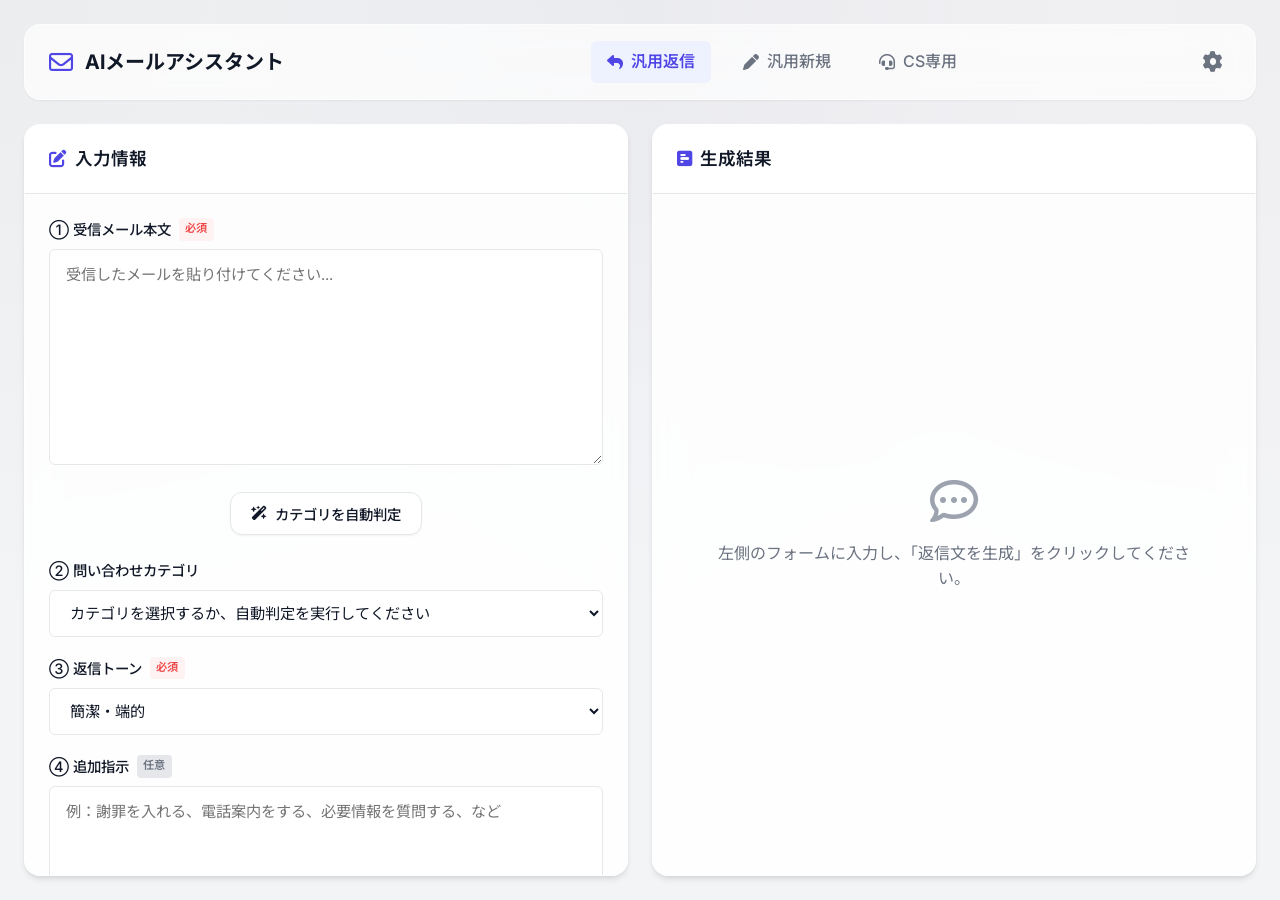
==== index.html @ e48c0a45 "Initial commit for AI Email Assistant" ====
<!DOCTYPE html>
<html lang="ja">

<head>
    <meta charset="UTF-8">
    <meta name="viewport" content="width=device-width, initial-scale=1.0">
    <title>メール返信アシスタント</title>
    <!-- Fonts -->
    <link rel="preconnect" href="https://fonts.googleapis.com">
    <link rel="preconnect" href="https://fonts.gstatic.com" crossorigin>
    <link
        href="https://fonts.googleapis.com/css2?family=Inter:wght@400;500;600;700&family=Noto+Sans+JP:wght@400;500;700&display=swap"
        rel="stylesheet">
    <!-- Icons -->
    <link rel="stylesheet" href="https://cdnjs.cloudflare.com/ajax/libs/font-awesome/6.4.0/css/all.min.css">
    <link rel="stylesheet" href="style.css">
</head>

<body>
    <div class="app-container">
        <!-- Header -->
        <header class="app-header">
            <div class="logo">
                <i class="fa-regular fa-envelope"></i>
                <h1>AIメールアシスタント</h1>
            </div>
            <nav class="nav-menu">
                <a href="index.html" class="nav-link active"><i class="fa-solid fa-reply"></i> 汎用返信</a>
                <a href="create.html" class="nav-link"><i class="fa-solid fa-pen"></i> 汎用新規</a>
                <a href="obento_cs.html" class="nav-link"><i class="fa-solid fa-headset"></i> CS専用</a>
            </nav>
            <button id="settingsBtn" class="icon-btn" title="API設定">
                <i class="fa-solid fa-gear"></i>
            </button>
        </header>

        <!-- Main Content -->
        <main class="main-content">
            <!-- Left Pane: Input -->
            <div class="panel input-panel">
                <div class="panel-header">
                    <h2><i class="fa-solid fa-pen-to-square"></i> 入力情報</h2>
                </div>
                <div class="panel-body">
                    <!-- 1. 受信メール本文 -->
                    <div class="form-group">
                        <label for="emailBody">① 受信メール本文 <span class="required badge">必須</span></label>
                        <textarea id="emailBody" placeholder="受信したメールを貼り付けてください..." rows="10"></textarea>
                    </div>

                    <div class="actions center-actions">
                        <button id="autoCategorizeBtn" class="secondary-btn">
                            <i class="fa-solid fa-wand-magic-sparkles"></i> カテゴリを自動判定
                        </button>
                    </div>

                    <!-- 2. カテゴリ -->
                    <div class="form-group">
                        <label for="categorySelect">② 問い合わせカテゴリ</label>
                        <select id="categorySelect">
                            <option value="" disabled selected>カテゴリを選択するか、自動判定を実行してください</option>
                            <option value="お弁当デリ／営業">お弁当デリ／営業</option>
                            <option value="お弁当デリ／注文">お弁当デリ／注文</option>
                            <option value="お弁当デリ／問い合わせ">お弁当デリ／問い合わせ</option>
                            <option value="お弁当デリ／配送">お弁当デリ／配送</option>
                            <option value="お弁当デリ／加盟店">お弁当デリ／加盟店</option>
                            <option value="社食DELi／営業">社食DELi／営業</option>
                            <option value="社食DELi／スタッフ">社食DELi／スタッフ</option>
                            <option value="社食DELi／取引先">社食DELi／取引先</option>
                            <option value="採用">採用</option>
                            <option value="その他">その他</option>
                        </select>
                    </div>

                    <!-- 3. 返信トーン -->
                    <div class="form-group">
                        <label for="toneSelect">③ 返信トーン <span class="required badge">必須</span></label>
                        <select id="toneSelect">
                            <option value="丁寧">丁寧（標準）</option>
                            <option value="簡潔・端的" selected>簡潔・端的</option>
                            <option value="柔らかめ・親しみやすい">柔らかめ・親しみやすい</option>
                            <option value="謝罪・お詫び">謝罪・お詫び</option>
                            <option value="感謝・お礼">感謝・お礼</option>
                            <option value="催促・リマインド">催促・リマインド</option>
                        </select>
                    </div>

                    <!-- 4. 追加指示 -->
                    <div class="form-group">
                        <label for="additionalInstruction">④ 追加指示 <span class="optional badge">任意</span></label>
                        <textarea id="additionalInstruction" placeholder="例：謝罪を入れる、電話案内をする、必要情報を質問する、など"
                            rows="3"></textarea>
                    </div>

                    <div class="actions main-actions">
                        <button id="generateBtn" class="primary-btn">
                            <i class="fa-solid fa-paper-plane"></i> 返信文を生成
                        </button>
                    </div>
                </div>
            </div>

            <!-- Right Pane: Output -->
            <div class="panel output-panel">
                <div class="panel-header">
                    <h2><i class="fa-solid fa-square-poll-horizontal"></i> 生成結果</h2>
                </div>
                <div class="panel-body" id="outputBody">

                    <div class="empty-state" id="emptyState">
                        <i class="fa-regular fa-comment-dots"></i>
                        <p>左側のフォームに入力し、「返信文を生成」をクリックしてください。</p>
                    </div>

                    <div class="result-content hidden" id="resultContent">
                        <!-- カテゴリ判定結果 -->
                        <div class="result-section categorize-result">
                            <h3><i class="fa-solid fa-tag"></i> 判定カテゴリ</h3>
                            <div class="category-info">
                                <span class="category-badge" id="resCategory">注文変更</span>
                                <span class="confidence-badge high" id="resConfidence">確信度: 高</span>
                            </div>
                            <p class="category-reason" id="resReason">お客様からの時間変更の要望が含まれているため。</p>
                        </div>

                        <!-- 返信メール -->
                        <div class="result-section email-result">
                            <div class="email-result-header">
                                <h3><i class="fa-solid fa-envelope-open-text"></i> 返信メール案</h3>
                                <button id="copyBtn" class="copy-btn">
                                    <i class="fa-regular fa-copy"></i> コピー
                                </button>
                            </div>
                            <div class="email-preview">
                                <div class="email-subject-line">
                                    <strong>件名：</strong> <span id="resSubject"></span>
                                </div>
                                <div class="email-body-content" id="resBody">
                                    <!-- メール本文がここに挿入されます -->
                                </div>
                            </div>
                        </div>
                    </div>

                    <!-- Loading Overlay -->
                    <div class="loading-overlay hidden" id="loadingOverlay">
                        <div class="spinner"></div>
                        <p id="loadingText">生成中...</p>
                    </div>
                </div>
            </div>
        </main>
    </div>

    <!-- API Settings Modal -->
    <div class="modal-backdrop hidden" id="settingsModal">
        <div class="modal">
            <div class="modal-header">
                <h2><i class="fa-solid fa-key"></i> API設定</h2>
                <button class="close-btn" id="closeSettingsBtn"><i class="fa-solid fa-xmark"></i></button>
            </div>
            <div class="modal-body">
                <p class="setup-desc">Google Gemini APIのキーを入力してください。キーはお使いのブラウザにのみ保存されます。</p>
                <div class="form-group">
                    <label for="apiKey">Gemini API Key</label>
                    <input type="password" id="apiKey" placeholder="AIzaSy...">
                </div>
                <div class="form-group">
                    <label for="signatureText">メール末尾の署名</label>
                    <textarea id="signatureText"
                        placeholder="例：&#10;--------------------------------&#10;ワオ株式会社&#10;https://www.wao-cart.com/&#10;&#10;担当：[あなたのお名前]&#10;Email: [あなたのメールアドレス]&#10;--------------------------------"
                        rows="6"></textarea>
                </div>
            </div>
            <div class="modal-footer" style="justify-content: space-between;">
                <button id="feedbackBtn" class="secondary-btn"
                    style="border: none; background: transparent; color: var(--text-muted); font-size: 0.85rem;">
                    <i class="fa-solid fa-comment-dots"></i> フィードバックを送る
                </button>
                <button id="saveSettingsBtn" class="primary-btn" style="width: auto;">保存する</button>
            </div>
        </div>
    </div>

    <!-- Toast Notification -->
    <div class="toast hidden" id="toast"></div>

    <!-- Feedback Button removed from here -->

    <!-- Feedback Modal -->
    <div class="modal-backdrop hidden" id="feedbackModal">
        <div class="modal">
            <div class="modal-header">
                <h2><i class="fa-solid fa-comment-dots"></i> テストへのご意見・ご感想</h2>
                <button class="close-btn" id="closeFeedbackBtn"><i class="fa-solid fa-xmark"></i></button>
            </div>
            <div class="modal-body">
                <p class="setup-desc">このツールを使ってみた感想や、「こんな機能が欲しい」といったご要望をお気軽にお寄せください。</p>
                <div class="form-group">
                    <label for="feedbackName">お名前（任意）</label>
                    <input type="text" id="feedbackName" placeholder="例：ワオ太郎">
                </div>
                <div class="form-group">
                    <label for="feedbackMessage">ご意見・ご感想 <span class="required badge">必須</span></label>
                    <textarea id="feedbackMessage" rows="5" placeholder="例：いつも作る〇〇の案内メールを手軽に作れるようにしてほしいです。"></textarea>
                </div>
            </div>
            <div class="modal-footer">
                <button id="sendFeedbackBtn" class="primary-btn"><i class="fa-solid fa-paper-plane"></i> 送信する</button>
            </div>
        </div>
    </div>

    <script src="app.js"></script>
    <script src="feedback.js"></script>
</body>

</html>
---- style.css ----
:root {
    /* Colors */
    --primary: #4F46E5;
    --primary-hover: #4338CA;
    --primary-light: #EEF2FF;
    --secondary: #10B981;
    --secondary-hover: #059669;
    --background: #F3F4F6;
    --surface: #FFFFFF;
    --surface-hover: #F9FAFB;

    --text-main: #111827;
    --text-muted: #6B7280;
    --text-light: #9CA3AF;

    --border: #E5E7EB;
    --error: #EF4444;
    --error-bg: #FEF2F2;
    --warning: #F59E0B;
    --success: #10B981;

    /* Shadows & Border Radius */
    --radius-sm: 6px;
    --radius-md: 12px;
    --radius-lg: 16px;
    --shadow-sm: 0 1px 2px 0 rgba(0, 0, 0, 0.05);
    --shadow-md: 0 4px 6px -1px rgba(0, 0, 0, 0.1), 0 2px 4px -1px rgba(0, 0, 0, 0.06);
    --shadow-lg: 0 10px 15px -3px rgba(0, 0, 0, 0.1), 0 4px 6px -2px rgba(0, 0, 0, 0.05);

    /* Typography */
    --font-family: 'Inter', 'Noto Sans JP', sans-serif;
}

* {
    box-sizing: border-box;
    margin: 0;
    padding: 0;
}

body {
    font-family: var(--font-family);
    background-color: var(--background);
    background-image:
        radial-gradient(at 0% 0%, hsla(253, 16%, 7%, 0.03) 0, transparent 50%),
        radial-gradient(at 50% 0%, hsla(225, 39%, 30%, 0.03) 0, transparent 50%),
        radial-gradient(at 100% 0%, hsla(339, 49%, 30%, 0.03) 0, transparent 50%);
    color: var(--text-main);
    line-height: 1.6;
    min-height: 100vh;
}

/* Layout */
.app-container {
    max-width: 1400px;
    margin: 0 auto;
    padding: 1.5rem;
    height: 100vh;
    display: flex;
    flex-direction: column;
}

.app-header {
    display: flex;
    justify-content: space-between;
    align-items: center;
    padding: 1rem 1.5rem;
    background: rgba(255, 255, 255, 0.7);
    backdrop-filter: blur(12px);
    border-radius: var(--radius-lg);
    box-shadow: var(--shadow-sm);
    margin-bottom: 1.5rem;
    border: 1px solid rgba(255, 255, 255, 0.5);
}

.logo {
    display: flex;
    align-items: center;
    gap: 0.75rem;
    color: var(--primary);
    width: 320px;
}

.logo h1 {
    font-size: 1.25rem;
    font-weight: 700;
    color: var(--text-main);
    white-space: nowrap;
}

.logo i {
    font-size: 1.5rem;
}

.nav-menu {
    display: flex;
    gap: 1rem;
}

.nav-link {
    text-decoration: none;
    color: var(--text-muted);
    font-weight: 500;
    padding: 0.5rem 1rem;
    border-radius: var(--radius-sm);
    transition: all 0.2s;
    display: flex;
    align-items: center;
    gap: 0.5rem;
}

.nav-link:hover {
    color: var(--primary);
    background: var(--primary-light);
}

.nav-link.active {
    color: var(--primary);
    background: var(--primary-light);
    font-weight: 600;
}

.icon-btn {
    background: none;
    border: none;
    color: var(--text-muted);
    font-size: 1.25rem;
    cursor: pointer;
    transition: all 0.2s;
    padding: 0.5rem;
    border-radius: var(--radius-sm);
}

.icon-btn:hover {
    color: var(--primary);
    background: var(--primary-light);
}

.main-content {
    display: grid;
    grid-template-columns: 1fr 1fr;
    gap: 1.5rem;
    flex: 1;
    min-height: 0;
}

/* Panels */
.panel {
    background: rgba(255, 255, 255, 0.85);
    backdrop-filter: blur(16px);
    border-radius: var(--radius-lg);
    box-shadow: var(--shadow-md);
    border: 1px solid rgba(255, 255, 255, 0.6);
    display: flex;
    flex-direction: column;
    overflow: hidden;
}

.panel-header {
    padding: 1.25rem 1.5rem;
    border-bottom: 1px solid var(--border);
    background: rgba(255, 255, 255, 0.9);
}

.panel-header h2 {
    font-size: 1.1rem;
    font-weight: 600;
    display: flex;
    align-items: center;
    gap: 0.5rem;
    color: var(--text-main);
}

.panel-header h2 i {
    color: var(--primary);
}

.panel-body {
    padding: 1.5rem;
    overflow-y: auto;
    flex: 1;
    position: relative;
}

/* Forms */
.form-group {
    margin-bottom: 1.25rem;
}

.form-group label {
    display: flex;
    align-items: center;
    font-weight: 500;
    font-size: 0.9rem;
    margin-bottom: 0.5rem;
    color: var(--text-main);
}

.badge {
    font-size: 0.7rem;
    padding: 0.15rem 0.4rem;
    border-radius: 4px;
    margin-left: 0.5rem;
    font-weight: 600;
}

.badge.required {
    background: var(--error-bg);
    color: var(--error);
}

.badge.optional {
    background: var(--border);
    color: var(--text-muted);
}

textarea,
select,
input[type="text"],
input[type="password"] {
    width: 100%;
    padding: 0.75rem 1rem;
    border: 1px solid var(--border);
    border-radius: var(--radius-sm);
    font-family: inherit;
    font-size: 0.95rem;
    color: var(--text-main);
    background: var(--surface);
    transition: all 0.2s;
}

textarea {
    resize: vertical;
    min-height: 120px;
}

textarea:focus,
select:focus,
input:focus {
    outline: none;
    border-color: var(--primary);
    box-shadow: 0 0 0 3px rgba(79, 70, 229, 0.1);
}

/* Buttons */
.actions {
    margin: 1.5rem 0;
}

.center-actions {
    text-align: center;
    margin: 1rem 0 1.5rem;
}

.main-actions {
    margin-top: 2rem;
}

button {
    font-family: inherit;
    cursor: pointer;
    font-weight: 500;
    transition: all 0.2s;
    display: inline-flex;
    align-items: center;
    justify-content: center;
    gap: 0.5rem;
}

.primary-btn {
    width: 100%;
    padding: 0.875rem 1.5rem;
    background: var(--primary);
    color: white;
    border: none;
    border-radius: var(--radius-md);
    font-size: 1rem;
    box-shadow: 0 4px 6px -1px rgba(79, 70, 229, 0.3);
}

.primary-btn:hover {
    background: var(--primary-hover);
    transform: translateY(-1px);
    box-shadow: 0 6px 8px -1px rgba(79, 70, 229, 0.4);
}

.primary-btn:active {
    transform: translateY(0);
}

.secondary-btn {
    padding: 0.6rem 1.25rem;
    background: white;
    color: var(--text-main);
    border: 1px solid var(--border);
    border-radius: var(--radius-md);
    font-size: 0.9rem;
    box-shadow: var(--shadow-sm);
}

.secondary-btn:hover {
    background: var(--surface-hover);
    border-color: #D1D5DB;
}

/* Output Area */
.empty-state {
    display: flex;
    flex-direction: column;
    align-items: center;
    justify-content: center;
    height: 100%;
    color: var(--text-muted);
    text-align: center;
    padding: 2rem;
}

.empty-state i {
    font-size: 3rem;
    margin-bottom: 1rem;
    color: var(--text-light);
}

.result-content {
    animation: fadeIn 0.4s ease-out;
}

.result-section {
    background: white;
    border: 1px solid var(--border);
    border-radius: var(--radius-md);
    padding: 1.5rem;
    margin-bottom: 1.5rem;
}

.result-section h3 {
    font-size: 0.95rem;
    color: var(--text-muted);
    margin-bottom: 1rem;
    display: flex;
    align-items: center;
    gap: 0.5rem;
}

/* Category Results */
.category-info {
    display: flex;
    gap: 1rem;
    margin-bottom: 0.75rem;
    align-items: center;
    flex-wrap: wrap;
}

.category-badge {
    background: var(--primary-light);
    color: var(--primary);
    padding: 0.4rem 1rem;
    border-radius: 999px;
    font-weight: 600;
    font-size: 1.05rem;
}

.confidence-badge {
    font-size: 0.8rem;
    padding: 0.2rem 0.6rem;
    border-radius: 4px;
    font-weight: 500;
}

.confidence-badge.high {
    background: var(--success);
    color: white;
}

.confidence-badge.medium {
    background: var(--warning);
    color: white;
}

.confidence-badge.low {
    background: var(--error);
    color: white;
}

.category-reason {
    font-size: 0.9rem;
    color: var(--text-muted);
}

/* Email Result */
.email-result-header {
    display: flex;
    justify-content: space-between;
    align-items: center;
    margin-bottom: 1rem;
}

.email-result-header h3 {
    margin-bottom: 0;
}

.copy-btn {
    background: var(--primary-light);
    color: var(--primary);
    border: none;
    padding: 0.4rem 0.8rem;
    border-radius: var(--radius-sm);
    font-size: 0.85rem;
}

.copy-btn:hover {
    background: #E0E7FF;
}

.email-preview {
    background: var(--surface-hover);
    border: 1px solid var(--border);
    border-radius: var(--radius-sm);
    overflow: hidden;
}

.email-subject-line {
    padding: 0.75rem 1rem;
    border-bottom: 1px solid var(--border);
    font-weight: 500;
    background: white;
}

.email-body-content {
    padding: 1rem;
    white-space: pre-wrap;
    font-family: 'Noto Sans JP', sans-serif;
    font-size: 0.95rem;
    line-height: 1.7;
    background: white;
}

/* Loading Overlay */
.loading-overlay {
    position: absolute;
    top: 0;
    left: 0;
    right: 0;
    bottom: 0;
    background: rgba(255, 255, 255, 0.9);
    backdrop-filter: blur(4px);
    display: flex;
    flex-direction: column;
    align-items: center;
    justify-content: center;
    z-index: 10;
}

.spinner {
    width: 40px;
    height: 40px;
    border: 3px solid var(--primary-light);
    border-top-color: var(--primary);
    border-radius: 50%;
    animation: spin 1s linear infinite;
    margin-bottom: 1rem;
}

@keyframes spin {
    to {
        transform: rotate(360deg);
    }
}

@keyframes fadeIn {
    from {
        opacity: 0;
        transform: translateY(10px);
    }

    to {
        opacity: 1;
        transform: translateY(0);
    }
}

.hidden {
    display: none !important;
}

/* Modal */
.modal-backdrop {
    position: fixed;
    top: 0;
    left: 0;
    right: 0;
    bottom: 0;
    background: rgba(0, 0, 0, 0.4);
    backdrop-filter: blur(4px);
    display: flex;
    align-items: center;
    justify-content: center;
    z-index: 1000;
}

.modal {
    background: white;
    border-radius: var(--radius-md);
    width: 100%;
    max-width: 450px;
    box-shadow: var(--shadow-lg);
    animation: modalPop 0.3s cubic-bezier(0.175, 0.885, 0.32, 1.275);
}

@keyframes modalPop {
    from {
        transform: scale(0.95);
        opacity: 0;
    }

    to {
        transform: scale(1);
        opacity: 1;
    }
}

.modal-header {
    padding: 1.25rem 1.5rem;
    border-bottom: 1px solid var(--border);
    display: flex;
    justify-content: space-between;
    align-items: center;
}

.modal-header h2 {
    font-size: 1.1rem;
    display: flex;
    align-items: center;
    gap: 0.5rem;
}

.close-btn {
    background: none;
    border: none;
    font-size: 1.25rem;
    color: var(--text-muted);
}

.modal-body {
    padding: 1.5rem;
}

.setup-desc {
    font-size: 0.9rem;
    color: var(--text-muted);
    margin-bottom: 1rem;
}

.modal-footer {
    padding: 1.25rem 1.5rem;
    border-top: 1px solid var(--border);
    display: flex;
    justify-content: flex-end;
}

/* Toast */
.toast {
    position: fixed;
    bottom: 2rem;
    right: 2rem;
    background: var(--text-main);
    color: white;
    padding: 0.75rem 1.5rem;
    border-radius: var(--radius-sm);
    box-shadow: var(--shadow-lg);
    z-index: 2000;
    font-size: 0.95rem;
    animation: toastSlide 0.3s ease-out;
}

@keyframes toastSlide {
    from {
        transform: translateX(100%);
        opacity: 0;
    }

    to {
        transform: translateX(0);
        opacity: 1;
    }
}

/* Responsive */
@media (max-width: 992px) {
    .main-content {
        grid-template-columns: 1fr;
    }

    .app-container {
        height: auto;
        min-height: 100vh;
    }

    .panel {
        min-height: 500px;
    }
}

/* Feedback Float Button */
.feedback-float-btn {
    position: fixed;
    bottom: 24px;
    left: 24px;
    background: #ffffff;
    color: var(--text-main);
    border: 1px solid #d1d5db;
    padding: 10px 18px;
    border-radius: 30px;
    box-shadow: 0 2px 8px rgba(0, 0, 0, 0.1);
    font-weight: 600;
    z-index: 100;
    display: flex;
    align-items: center;
    gap: 8px;
    transition: all 0.3s ease;
    cursor: pointer;
}

.feedback-float-btn:hover {
    background: var(--surface-hover);
    transform: translateY(-2px);
    box-shadow: 0 4px 12px rgba(0, 0, 0, 0.15);
}

.feedback-float-btn i {
    font-size: 1.2rem;
}
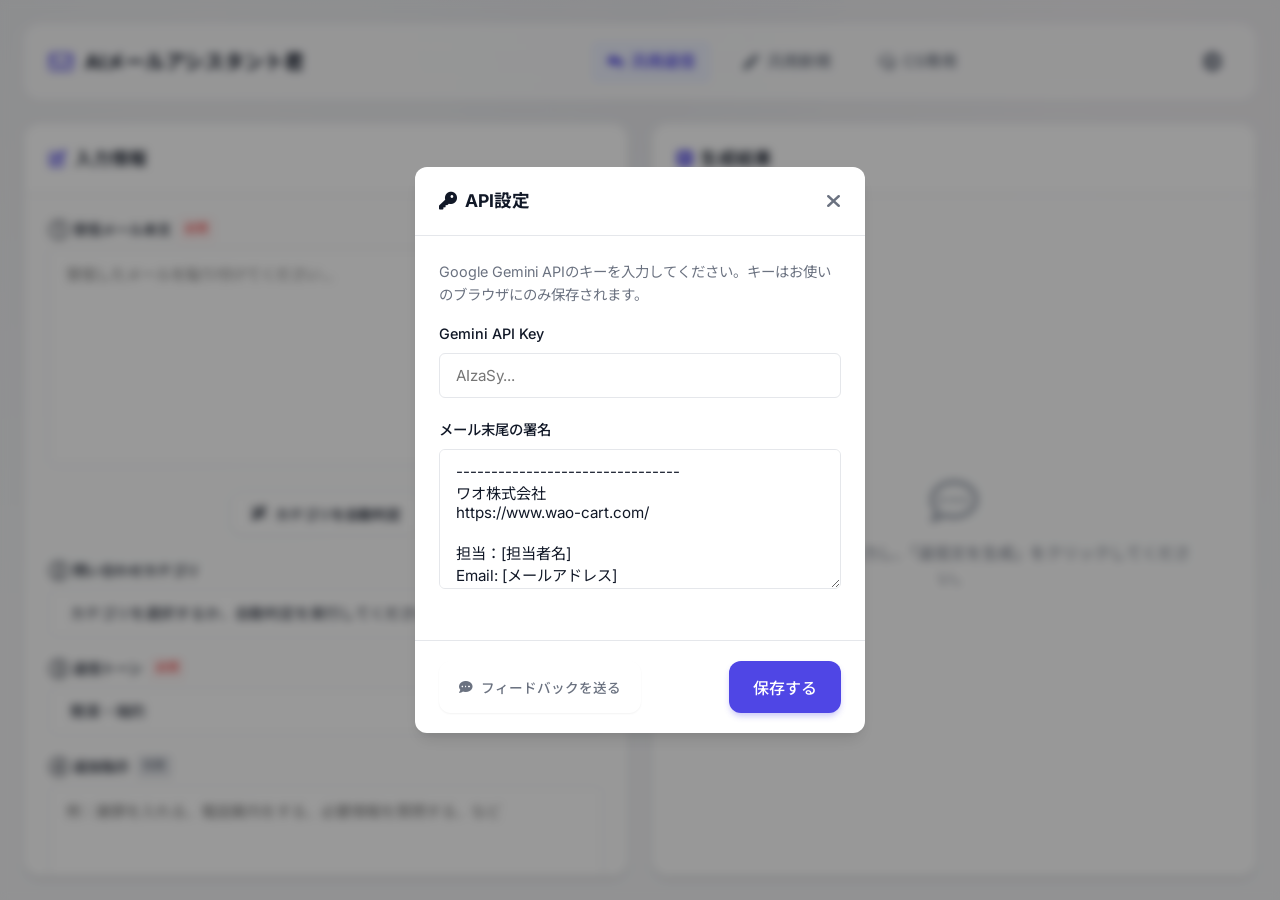
==== commit 0ff01617: "ツール名をAIメールアシスタント君に変更 Co-Authored-By: Claude Sonnet 4.6 <noreply@anthropic.com>" ====
--- a/index.html
+++ b/index.html
@@ -22,7 +22,7 @@
         <header class="app-header">
             <div class="logo">
                 <i class="fa-regular fa-envelope"></i>
-                <h1>AIメールアシスタント</h1>
+                <h1>AIメールアシスタント君</h1>
             </div>
             <nav class="nav-menu">
                 <a href="index.html" class="nav-link active"><i class="fa-solid fa-reply"></i> 汎用返信</a>
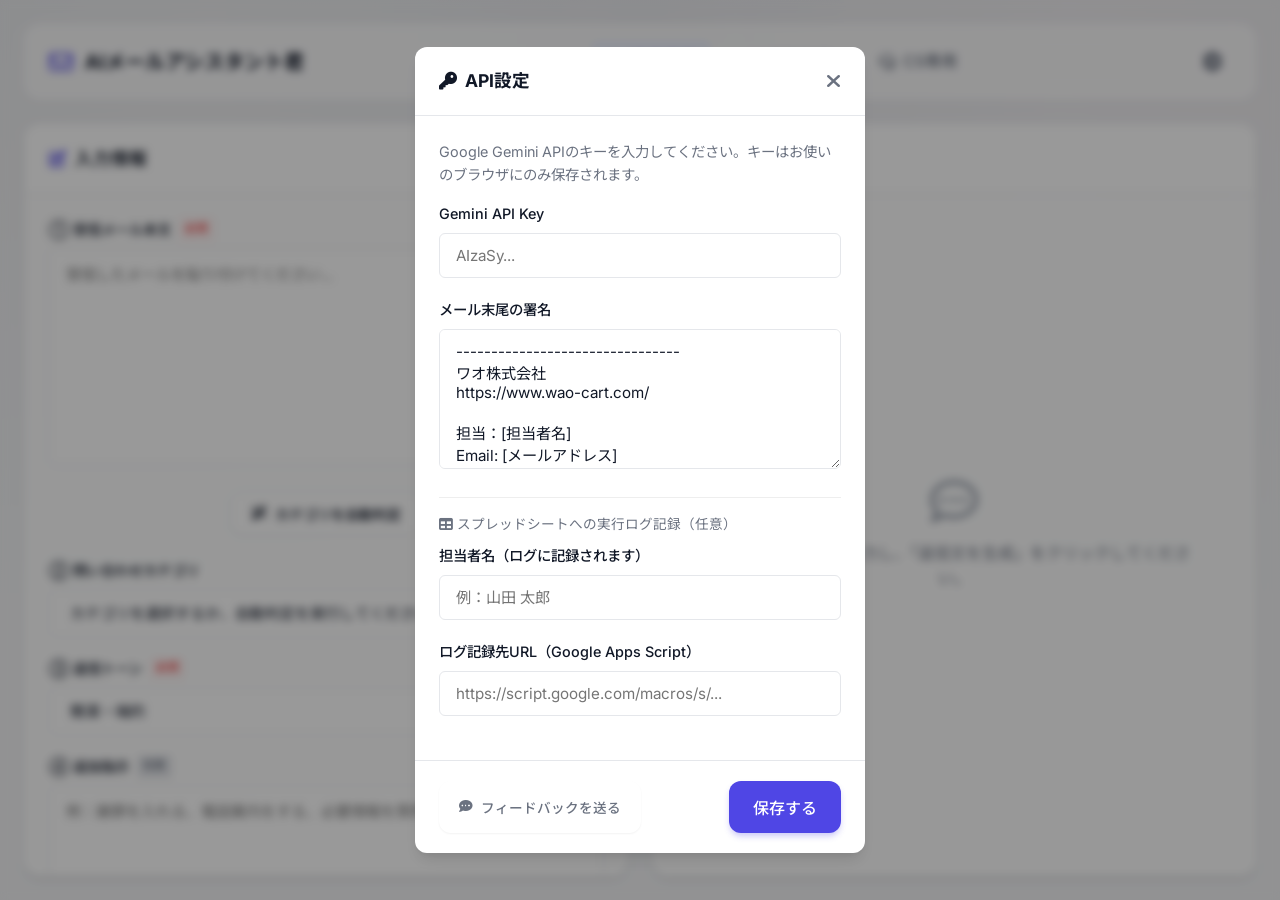
==== commit 032a60ae: "実行ログをGoogleスプレッドシートへ記録する機能を追加 - gas_logger.gs: Google Apps Script Web Appのロガースクリプトを追加 - 全3機能（返信作成・新規" ====
--- a/index.html
+++ b/index.html
@@ -171,6 +171,16 @@
                         placeholder="例：&#10;--------------------------------&#10;ワオ株式会社&#10;https://www.wao-cart.com/&#10;&#10;担当：[あなたのお名前]&#10;Email: [あなたのメールアドレス]&#10;--------------------------------"
                         rows="6"></textarea>
                 </div>
+                <hr style="border: none; border-top: 1px solid #eee; margin: 16px 0;">
+                <p style="font-size:0.85rem; color:var(--text-muted); margin-bottom:8px;"><i class="fa-solid fa-table"></i> スプレッドシートへの実行ログ記録（任意）</p>
+                <div class="form-group">
+                    <label for="staffName">担当者名（ログに記録されます）</label>
+                    <input type="text" id="staffName" placeholder="例：山田 太郎">
+                </div>
+                <div class="form-group">
+                    <label for="gasUrl">ログ記録先URL（Google Apps Script）</label>
+                    <input type="text" id="gasUrl" placeholder="https://script.google.com/macros/s/...">
+                </div>
             </div>
             <div class="modal-footer" style="justify-content: space-between;">
                 <button id="feedbackBtn" class="secondary-btn"
